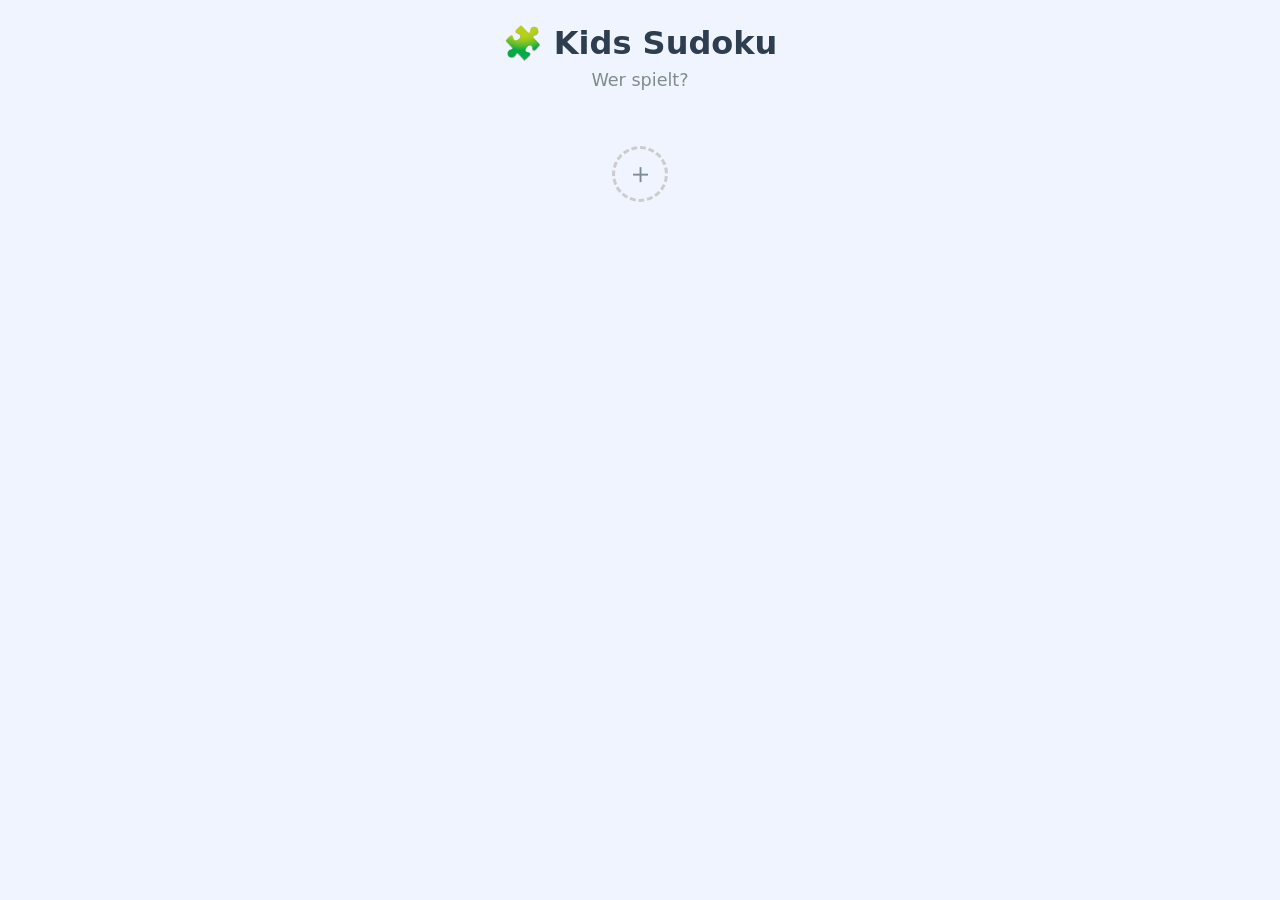
==== index.html @ 9211a7df "feat: initial kids sudoku PWA with 4x4/6x6/9x9, picture and number modes, profiles, offline-first" ====
<!DOCTYPE html>
<html lang="de">
<head>
  <meta charset="UTF-8">
  <meta name="viewport" content="width=device-width, initial-scale=1.0, user-scalable=no">
  <meta name="apple-mobile-web-app-capable" content="yes">
  <meta name="apple-mobile-web-app-status-bar-style" content="default">
  <meta name="theme-color" content="#4a90d9">
  <title>Kids Sudoku</title>
  <link rel="manifest" href="manifest.json">
  <link rel="icon" href="icons/icon-192.png">
  <link rel="apple-touch-icon" href="icons/icon-192.png">
  <link rel="stylesheet" href="style.css">
</head>
<body>
  <!-- Profile Selection Screen -->
  <div id="screen-profiles" class="screen active">
    <h1>🧩 Kids Sudoku</h1>
    <p class="subtitle">Wer spielt?</p>
    <div id="profile-list" class="profile-grid"></div>
    <button id="btn-add-profile" class="btn-round" aria-label="Neues Profil">＋</button>
  </div>

  <!-- Profile Creation Screen -->
  <div id="screen-create-profile" class="screen">
    <h1>Neues Profil</h1>
    <div id="avatar-picker" class="avatar-grid"></div>
    <input type="text" id="profile-name" placeholder="Name" maxlength="12" autocomplete="off">
    <div class="age-pick">
      <button class="age-btn" data-age="young">🧸 Klein (3-5)</button>
      <button class="age-btn" data-age="old">🎒 Groß (6-9)</button>
    </div>
    <button id="btn-save-profile" class="btn-primary" disabled>Los geht's!</button>
    <button id="btn-cancel-profile" class="btn-secondary">Zurück</button>
  </div>

  <!-- Mode Selection Screen -->
  <div id="screen-modes" class="screen">
    <div class="screen-header">
      <button id="btn-back-profiles" class="btn-icon" aria-label="Zurück">←</button>
      <div id="current-profile-badge" class="profile-badge"></div>
    </div>
    <h1 id="greeting"></h1>
    <div class="mode-grid" id="mode-grid"></div>
    <div class="stats-bar" id="stats-bar"></div>
  </div>

  <!-- Game Screen -->
  <div id="screen-game" class="screen">
    <div class="game-header">
      <button id="btn-back-modes" class="btn-icon" aria-label="Zurück">←</button>
      <div id="game-info" class="game-info"></div>
      <button id="btn-hint" class="btn-icon" aria-label="Hinweis">💡</button>
    </div>
    <div id="board-container" class="board-container"></div>
    <div id="input-bar" class="input-bar"></div>
    <div class="game-actions">
      <button id="btn-undo" class="btn-action">↩️ Undo</button>
      <button id="btn-erase" class="btn-action">🧹 Löschen</button>
      <button id="btn-check" class="btn-action">✅ Prüfen</button>
    </div>
  </div>

  <!-- Win Screen -->
  <div id="screen-win" class="screen">
    <div class="win-content">
      <div id="win-animation" class="win-animation"></div>
      <h1>🎉 Super!</h1>
      <div id="win-stars" class="win-stars"></div>
      <p id="win-message"></p>
      <button id="btn-next-puzzle" class="btn-primary">Nächstes Puzzle</button>
      <button id="btn-back-menu" class="btn-secondary">Zum Menü</button>
    </div>
  </div>

  <script src="sudoku.js"></script>
  <script src="app.js"></script>
</body>
</html>
---- style.css ----
/* Kids Sudoku PWA - Style */
*, *::before, *::after { box-sizing: border-box; margin: 0; padding: 0; }

:root {
  --bg: #f0f4ff;
  --card: #ffffff;
  --primary: #4a90d9;
  --primary-light: #e8f0fe;
  --accent: #ff6b6b;
  --success: #51cf66;
  --text: #2c3e50;
  --text-light: #7f8c8d;
  --radius: 16px;
  --shadow: 0 4px 12px rgba(0,0,0,0.08);
  --cell-gap: 3px;
}

html, body {
  height: 100%; width: 100%;
  font-family: -apple-system, 'SF Pro Rounded', 'Nunito', system-ui, sans-serif;
  background: var(--bg);
  color: var(--text);
  overflow: hidden;
  -webkit-tap-highlight-color: transparent;
  user-select: none;
  -webkit-user-select: none;
}

/* Screens */
.screen {
  display: none; flex-direction: column; align-items: center;
  padding: 24px 20px; height: 100%; overflow-y: auto;
}
.screen.active { display: flex; }

h1 { font-size: 2rem; font-weight: 800; margin-bottom: 8px; text-align: center; }
.subtitle { color: var(--text-light); font-size: 1.1rem; margin-bottom: 24px; }

/* Buttons */
.btn-primary {
  background: var(--primary); color: white; border: none; border-radius: var(--radius);
  padding: 16px 40px; font-size: 1.2rem; font-weight: 700; cursor: pointer;
  transition: transform 0.1s, opacity 0.2s;
}
.btn-primary:active { transform: scale(0.96); }
.btn-primary:disabled { opacity: 0.4; cursor: default; }

.btn-secondary {
  background: none; color: var(--text-light); border: 2px solid #ddd; border-radius: var(--radius);
  padding: 12px 32px; font-size: 1rem; font-weight: 600; cursor: pointer; margin-top: 12px;
}

.btn-round {
  width: 56px; height: 56px; border-radius: 50%; border: 3px dashed #ccc;
  background: none; font-size: 1.8rem; color: var(--text-light); cursor: pointer;
  margin-top: 16px; transition: transform 0.15s;
}
.btn-round:active { transform: scale(0.9); }

.btn-icon {
  background: none; border: none; font-size: 1.6rem; cursor: pointer; padding: 8px;
  border-radius: 12px; transition: background 0.15s;
}
.btn-icon:active { background: rgba(0,0,0,0.06); }

/* Profile Grid */
.profile-grid {
  display: grid; grid-template-columns: repeat(auto-fill, minmax(120px, 1fr));
  gap: 16px; width: 100%; max-width: 500px; margin-bottom: 16px;
}
.profile-card {
  background: var(--card); border-radius: var(--radius); padding: 20px 12px;
  text-align: center; box-shadow: var(--shadow); cursor: pointer;
  transition: transform 0.15s; border: 3px solid transparent;
}
.profile-card:active { transform: scale(0.95); }
.profile-card .avatar { font-size: 3rem; display: block; margin-bottom: 8px; }
.profile-card .name { font-weight: 700; font-size: 1rem; }
.profile-card .stars-count { color: var(--text-light); font-size: 0.85rem; margin-top: 4px; }

/* Avatar Picker */
.avatar-grid {
  display: grid; grid-template-columns: repeat(5, 1fr); gap: 12px;
  margin-bottom: 20px;
}
.avatar-option {
  font-size: 2.5rem; width: 60px; height: 60px; border-radius: 50%;
  border: 3px solid transparent; background: var(--card); cursor: pointer;
  display: flex; align-items: center; justify-content: center;
  transition: transform 0.1s, border-color 0.15s; box-shadow: var(--shadow);
}
.avatar-option.selected { border-color: var(--primary); transform: scale(1.1); }

/* Profile Name Input */
#profile-name {
  width: 100%; max-width: 280px; padding: 14px 20px; border: 2px solid #ddd;
  border-radius: var(--radius); font-size: 1.2rem; text-align: center;
  font-weight: 600; margin-bottom: 16px; outline: none;
  transition: border-color 0.2s;
}
#profile-name:focus { border-color: var(--primary); }

/* Age Picker */
.age-pick { display: flex; gap: 12px; margin-bottom: 24px; }
.age-btn {
  padding: 14px 20px; border-radius: var(--radius); border: 2px solid #ddd;
  background: var(--card); font-size: 1.05rem; font-weight: 600; cursor: pointer;
  transition: border-color 0.15s, background 0.15s;
}
.age-btn.selected { border-color: var(--primary); background: var(--primary-light); }

/* Screen Header */
.screen-header {
  display: flex; align-items: center; gap: 12px; width: 100%;
  margin-bottom: 16px;
}
.profile-badge {
  display: flex; align-items: center; gap: 8px;
  background: var(--card); border-radius: 40px; padding: 6px 16px 6px 8px;
  box-shadow: var(--shadow); font-weight: 600;
}
.profile-badge .avatar { font-size: 1.6rem; }

/* Mode Grid */
.mode-grid {
  display: grid; grid-template-columns: repeat(auto-fill, minmax(140px, 1fr));
  gap: 16px; width: 100%; max-width: 500px; margin-top: 20px;
}
.mode-card {
  background: var(--card); border-radius: var(--radius); padding: 24px 16px;
  text-align: center; box-shadow: var(--shadow); cursor: pointer;
  transition: transform 0.15s;
}
.mode-card:active { transform: scale(0.95); }
.mode-card .mode-icon { font-size: 2.4rem; display: block; margin-bottom: 8px; }
.mode-card .mode-label { font-weight: 700; font-size: 1rem; }
.mode-card .mode-desc { color: var(--text-light); font-size: 0.8rem; margin-top: 4px; }
.mode-card.locked { opacity: 0.4; pointer-events: none; }
.mode-card.locked::after { content: '🔒'; position: absolute; top: 8px; right: 8px; }

/* Stats Bar */
.stats-bar {
  display: flex; gap: 20px; margin-top: 24px; color: var(--text-light);
  font-size: 0.95rem; font-weight: 600;
}

/* Game Header */
.game-header {
  display: flex; align-items: center; justify-content: space-between;
  width: 100%; margin-bottom: 12px;
}
.game-info { font-weight: 700; font-size: 1.1rem; }

/* Board */
.board-container {
  display: grid; gap: var(--cell-gap);
  background: var(--text); border-radius: 12px; padding: var(--cell-gap);
  box-shadow: var(--shadow); max-width: 400px; width: 100%;
  aspect-ratio: 1;
}
.board-container.size-4 { grid-template-columns: repeat(4, 1fr); }
.board-container.size-6 { grid-template-columns: repeat(6, 1fr); }
.board-container.size-9 { grid-template-columns: repeat(9, 1fr); }

.cell {
  background: var(--card); display: flex; align-items: center; justify-content: center;
  font-size: 1.8rem; font-weight: 800; cursor: pointer;
  transition: background 0.15s, transform 0.1s;
  aspect-ratio: 1; border-radius: 4px;
  position: relative;
}
.cell.given { color: var(--text); cursor: default; }
.cell.user { color: var(--primary); }
.cell.selected { background: var(--primary-light); transform: scale(1.05); z-index: 1; }
.cell.highlight { background: #f0f0f0; }
.cell.conflict { background: #ffe0e0; }
.cell.hint-glow {
  animation: hintPulse 0.6s ease-in-out;
}

/* Block separators */
.board-container.size-4 .cell:nth-child(2n) { border-right: none; }
.board-container.size-6 .cell:nth-child(3n) { border-right: none; }
.board-container.size-9 .cell:nth-child(3n) { border-right: none; }

/* Thicker block borders via margin trick */
.board-container.size-4 .cell:nth-child(n+3):nth-child(-n+4) { margin-top: 1px; }
.board-container.size-4 .cell:nth-child(n+9):nth-child(-n+12) { margin-top: 2px; }
.board-container.size-6 .cell:nth-child(n+7):nth-child(-n+12) { margin-top: 1px; }
.board-container.size-6 .cell:nth-child(n+19):nth-child(-n+24) { margin-top: 1px; }
.board-container.size-9 .cell:nth-child(n+28):nth-child(-n+54) { margin-top: 1px; }

/* Input Bar */
.input-bar {
  display: flex; gap: 8px; margin-top: 16px; flex-wrap: wrap;
  justify-content: center; max-width: 400px;
}
.input-btn {
  width: 52px; height: 52px; border-radius: 14px; border: 2px solid #ddd;
  background: var(--card); font-size: 1.4rem; font-weight: 800;
  cursor: pointer; display: flex; align-items: center; justify-content: center;
  transition: transform 0.1s, border-color 0.15s, background 0.15s;
  box-shadow: 0 2px 6px rgba(0,0,0,0.06);
}
.input-btn:active { transform: scale(0.9); }
.input-btn.selected { border-color: var(--primary); background: var(--primary-light); }
.input-btn.completed { opacity: 0.3; pointer-events: none; }

/* Game Actions */
.game-actions {
  display: flex; gap: 12px; margin-top: 16px;
}
.btn-action {
  padding: 10px 16px; border-radius: 12px; border: 2px solid #eee;
  background: var(--card); font-size: 0.9rem; font-weight: 600;
  cursor: pointer; transition: transform 0.1s;
}
.btn-action:active { transform: scale(0.95); }

/* Win Screen */
.win-content {
  display: flex; flex-direction: column; align-items: center;
  justify-content: center; height: 100%; gap: 16px;
}
.win-stars { font-size: 3rem; letter-spacing: 8px; }
.win-animation {
  font-size: 4rem; animation: bounce 0.6s ease infinite alternate;
}

/* Animations */
@keyframes bounce {
  from { transform: translateY(0); }
  to { transform: translateY(-12px); }
}
@keyframes hintPulse {
  0%, 100% { background: var(--card); }
  50% { background: #fff3bf; }
}
@keyframes confetti {
  0% { transform: translateY(0) rotate(0deg); opacity: 1; }
  100% { transform: translateY(-200px) rotate(720deg); opacity: 0; }
}
@keyframes shake {
  0%, 100% { transform: translateX(0); }
  25% { transform: translateX(-4px); }
  75% { transform: translateX(4px); }
}
.cell.shake { animation: shake 0.3s ease; }

/* Responsive */
@media (max-width: 400px) {
  .cell { font-size: 1.4rem; }
  .input-btn { width: 44px; height: 44px; font-size: 1.2rem; }
  h1 { font-size: 1.6rem; }
}
@media (min-width: 768px) {
  .board-container { max-width: 460px; }
}
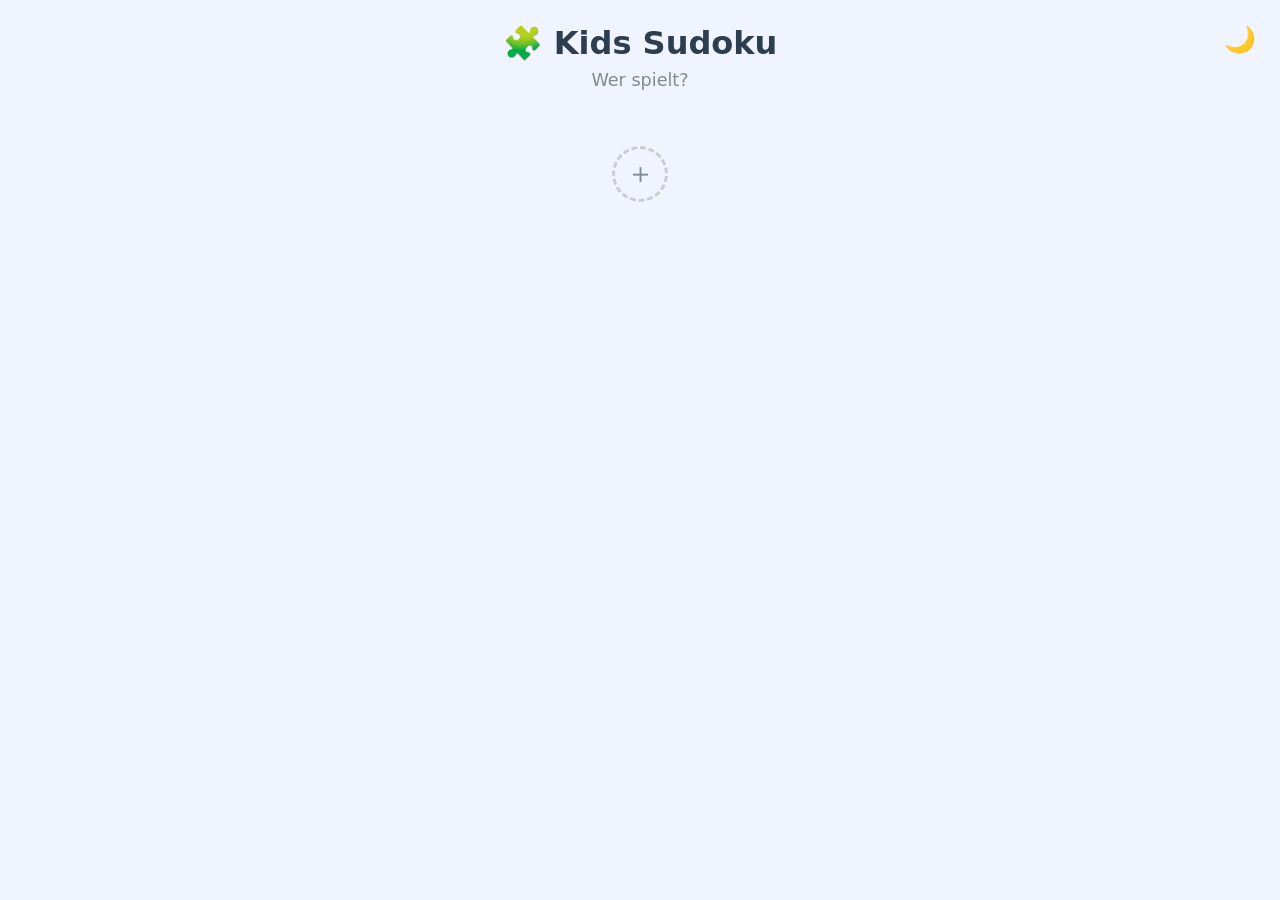
==== commit 650ffc1e: "feat: complete backlog - new symbol sets, daily puzzle, pencil marks, dark mode, landscape, varied w" ====
--- a/index.html
+++ b/index.html
@@ -16,6 +16,7 @@
   <!-- Profile Selection Screen -->
   <div id="screen-profiles" class="screen active">
     <h1>🧩 Kids Sudoku</h1>
+    <button id="btn-dark" class="btn-icon dark-toggle" aria-label="Dark Mode">🌙</button>
     <p class="subtitle">Wer spielt?</p>
     <div id="profile-list" class="profile-grid"></div>
     <button id="btn-add-profile" class="btn-round" aria-label="Neues Profil">＋</button>
@@ -50,23 +51,28 @@
     <div class="game-header">
       <button id="btn-back-modes" class="btn-icon" aria-label="Zurück">←</button>
       <div id="game-info" class="game-info"></div>
+      <div id="game-timer" class="game-timer">⏱ 0:00</div>
       <button id="btn-hint" class="btn-icon" aria-label="Hinweis">💡</button>
+      <button id="btn-sound" class="btn-icon" aria-label="Sound">🔊</button>
     </div>
     <div id="board-container" class="board-container"></div>
     <div id="input-bar" class="input-bar"></div>
     <div class="game-actions">
       <button id="btn-undo" class="btn-action">↩️ Undo</button>
       <button id="btn-erase" class="btn-action">🧹 Löschen</button>
+      <button id="btn-pencil" class="btn-action" style="display:none">✏️ Notizen</button>
       <button id="btn-check" class="btn-action">✅ Prüfen</button>
     </div>
   </div>
 
   <!-- Win Screen -->
   <div id="screen-win" class="screen">
+    <canvas id="confetti-canvas" class="confetti-canvas"></canvas>
     <div class="win-content">
       <div id="win-animation" class="win-animation"></div>
       <h1>🎉 Super!</h1>
       <div id="win-stars" class="win-stars"></div>
+      <p id="win-time" class="win-time"></p>
       <p id="win-message"></p>
       <button id="btn-next-puzzle" class="btn-primary">Nächstes Puzzle</button>
       <button id="btn-back-menu" class="btn-secondary">Zum Menü</button>
@@ -74,6 +80,7 @@
   </div>
 
   <script src="sudoku.js"></script>
+  <script src="sounds.js"></script>
   <script src="app.js"></script>
 </body>
 </html>
--- a/style.css
+++ b/style.css
@@ -150,6 +150,10 @@
   width: 100%; margin-bottom: 12px;
 }
 .game-info { font-weight: 700; font-size: 1.1rem; }
+.game-timer {
+  font-weight: 700; font-size: 1.1rem; color: var(--text-light);
+  font-variant-numeric: tabular-nums;
+}
 
 /* Board */
 .board-container {
@@ -178,17 +182,7 @@
   animation: hintPulse 0.6s ease-in-out;
 }
 
-/* Block separators */
-.board-container.size-4 .cell:nth-child(2n) { border-right: none; }
-.board-container.size-6 .cell:nth-child(3n) { border-right: none; }
-.board-container.size-9 .cell:nth-child(3n) { border-right: none; }
-
-/* Thicker block borders via margin trick */
-.board-container.size-4 .cell:nth-child(n+3):nth-child(-n+4) { margin-top: 1px; }
-.board-container.size-4 .cell:nth-child(n+9):nth-child(-n+12) { margin-top: 2px; }
-.board-container.size-6 .cell:nth-child(n+7):nth-child(-n+12) { margin-top: 1px; }
-.board-container.size-6 .cell:nth-child(n+19):nth-child(-n+24) { margin-top: 1px; }
-.board-container.size-9 .cell:nth-child(n+28):nth-child(-n+54) { margin-top: 1px; }
+/* Block separators handled in JS via margin */
 
 /* Input Bar */
 .input-bar {
@@ -221,8 +215,14 @@
 .win-content {
   display: flex; flex-direction: column; align-items: center;
   justify-content: center; height: 100%; gap: 16px;
+  position: relative; z-index: 1;
+}
+.confetti-canvas {
+  position: absolute; top: 0; left: 0; width: 100%; height: 100%;
+  pointer-events: none; z-index: 0;
 }
 .win-stars { font-size: 3rem; letter-spacing: 8px; }
+.win-time { font-size: 1.2rem; color: var(--text-light); font-weight: 600; }
 .win-animation {
   font-size: 4rem; animation: bounce 0.6s ease infinite alternate;
 }
@@ -256,3 +256,82 @@
 @media (min-width: 768px) {
   .board-container { max-width: 460px; }
 }
+
+/* iPad landscape: side-by-side board + controls */
+@media (min-width: 768px) and (orientation: landscape) {
+  #screen-game {
+    flex-direction: row; flex-wrap: wrap; justify-content: center;
+    gap: 24px; padding: 16px 32px;
+  }
+  .game-header { width: 100%; }
+  .board-container { max-width: 50vh; flex-shrink: 0; }
+  .game-sidebar {
+    display: flex; flex-direction: column; align-items: center;
+    gap: 16px; flex: 1; max-width: 200px;
+  }
+  .input-bar { flex-direction: column; max-width: none; }
+  .input-btn { width: 48px; height: 48px; }
+  .game-actions { flex-direction: column; }
+}
+
+/* Pencil marks */
+.pencil-marks {
+  display: grid; width: 100%; height: 100%; padding: 1px;
+  font-size: 0.55rem; font-weight: 600; color: var(--text-light);
+  line-height: 1;
+}
+.board-container.size-4 .pencil-marks { grid-template-columns: repeat(2, 1fr); grid-template-rows: repeat(2, 1fr); }
+.board-container.size-6 .pencil-marks { grid-template-columns: repeat(3, 1fr); grid-template-rows: repeat(2, 1fr); font-size: 0.45rem; }
+.board-container.size-9 .pencil-marks { grid-template-columns: repeat(3, 1fr); grid-template-rows: repeat(3, 1fr); font-size: 0.4rem; }
+.pencil-marks span {
+  display: flex; align-items: center; justify-content: center;
+}
+
+/* Active pencil mode button */
+.btn-action.active {
+  border-color: var(--primary); background: var(--primary-light);
+  color: var(--primary);
+}
+
+/* Daily puzzle highlight */
+.mode-card.daily-highlight {
+  border: 3px solid var(--accent);
+  animation: dailyPulse 2s ease-in-out infinite;
+}
+@keyframes dailyPulse {
+  0%, 100% { box-shadow: 0 4px 12px rgba(0,0,0,0.08); }
+  50% { box-shadow: 0 4px 20px rgba(255,107,107,0.3); }
+}
+
+/* Dark mode toggle */
+.dark-toggle {
+  position: absolute; top: 16px; right: 16px;
+}
+#screen-profiles { position: relative; }
+
+/* Dark mode */
+html.dark {
+  --bg: #1a1b2e;
+  --card: #252640;
+  --primary: #6ea8fe;
+  --primary-light: #2a2d50;
+  --text: #e4e6f0;
+  --text-light: #8b8da0;
+  --shadow: 0 4px 12px rgba(0,0,0,0.3);
+}
+html.dark body { background: var(--bg); color: var(--text); }
+html.dark .cell { background: var(--card); }
+html.dark .cell.highlight { background: #2a2d50; }
+html.dark .cell.selected { background: var(--primary-light); }
+html.dark .cell.conflict { background: #4a2020; }
+html.dark .board-container { background: #555; }
+html.dark .profile-card,
+html.dark .mode-card,
+html.dark .avatar-option,
+html.dark .btn-action,
+html.dark .input-btn { background: var(--card); border-color: #3a3b55; }
+html.dark #profile-name { background: var(--card); color: var(--text); border-color: #3a3b55; }
+html.dark .age-btn { background: var(--card); border-color: #3a3b55; color: var(--text); }
+html.dark .btn-secondary { color: var(--text-light); border-color: #3a3b55; }
+html.dark .btn-primary { background: var(--primary); }
+html.dark meta[name="theme-color"] { content: '#1a1b2e'; }
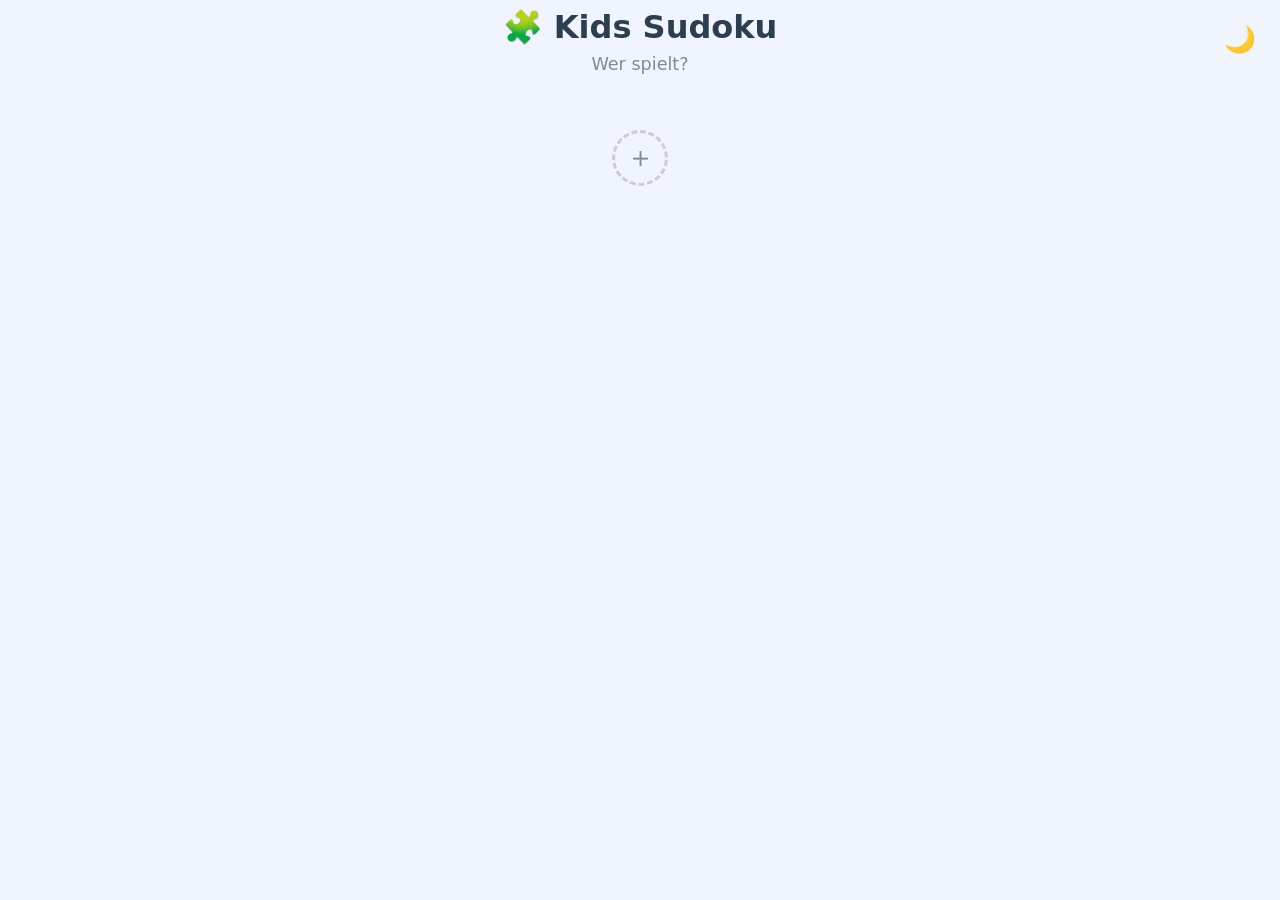
==== commit ff21a9c6: "fix: native app feel - no zoom, JS-based board sizing from innerHeight - viewport meta: maximum-scal" ====
--- a/index.html
+++ b/index.html
@@ -2,7 +2,7 @@
 <html lang="de">
 <head>
   <meta charset="UTF-8">
-  <meta name="viewport" content="width=device-width, initial-scale=1.0, user-scalable=no">
+  <meta name="viewport" content="width=device-width, initial-scale=1.0, maximum-scale=1.0, user-scalable=no, viewport-fit=cover">
   <meta name="apple-mobile-web-app-capable" content="yes">
   <meta name="apple-mobile-web-app-status-bar-style" content="default">
   <meta name="theme-color" content="#4a90d9">
--- a/style.css
+++ b/style.css
@@ -24,6 +24,14 @@
   -webkit-tap-highlight-color: transparent;
   user-select: none;
   -webkit-user-select: none;
+  touch-action: manipulation; /* prevent double-tap zoom */
+  -webkit-text-size-adjust: 100%; /* prevent text size inflation */
+  overscroll-behavior: none; /* prevent pull-to-refresh / bounce */
+}
+
+/* Prevent zoom on all interactive elements */
+button, input, .cell, .input-btn, .btn-action, .mode-card, .profile-card, .avatar-option {
+  touch-action: manipulation;
 }
 
 /* Screens */
@@ -159,8 +167,10 @@
 .board-container {
   display: grid; gap: var(--cell-gap);
   background: var(--text); border-radius: 12px; padding: var(--cell-gap);
-  box-shadow: var(--shadow); max-width: 400px; width: 100%;
+  box-shadow: var(--shadow);
+  max-width: 400px; width: 100%;
   aspect-ratio: 1;
+  flex-shrink: 1;
 }
 .board-container.size-4 { grid-template-columns: repeat(4, 1fr); }
 .board-container.size-6 { grid-template-columns: repeat(6, 1fr); }
@@ -247,14 +257,92 @@
 }
 .cell.shake { animation: shake 0.3s ease; }
 
-/* Responsive */
-@media (max-width: 400px) {
+/* Responsive - iPhone optimization */
+
+/* Game screen: flex column, everything visible without scrolling */
+#screen-game {
+  padding: 8px 12px; padding-bottom: env(safe-area-inset-bottom, 8px);
+  justify-content: flex-start; overflow: hidden;
+  height: 100dvh;
+}
+@supports not (height: 100dvh) {
+  #screen-game { height: 100vh; }
+}
+
+/* Board: CSS fallback; JS overrides with exact window.innerHeight calculation */
+.board-container {
+  width: min(100%, calc(100dvh - 240px));
+  max-width: 400px;
+  flex-shrink: 1; flex-grow: 0;
+}
+@supports not (width: 1dvh) {
+  .board-container { width: min(100%, calc(100vh - 260px)); }
+}
+
+/* Compact game header */
+.game-header {
+  gap: 4px; flex-wrap: nowrap; flex-shrink: 0;
+  margin-bottom: 4px;
+}
+.game-header .btn-icon { padding: 4px; font-size: 1.3rem; }
+.game-info { font-size: 0.95rem; white-space: nowrap; }
+.game-timer { font-size: 0.95rem; white-space: nowrap; }
+
+/* Compact controls below board */
+.input-bar { margin-top: 6px; gap: 5px; flex-shrink: 0; }
+.game-actions { margin-top: 4px; gap: 6px; flex-wrap: wrap; justify-content: center; flex-shrink: 0; }
+
+/* Phone-sized screens */
+@media (max-width: 430px) {
   .cell { font-size: 1.4rem; }
-  .input-btn { width: 44px; height: 44px; font-size: 1.2rem; }
-  h1 { font-size: 1.6rem; }
-}
+  .input-btn { width: 42px; height: 42px; font-size: 1.15rem; border-radius: 10px; }
+  .btn-action { padding: 7px 10px; font-size: 0.8rem; }
+}
+
+/* Small phones (iPhone SE / mini, < 390px) */
+@media (max-width: 389px) {
+  #screen-game { padding: 4px 6px; }
+  .cell { font-size: 1.1rem; }
+  .input-btn { width: 36px; height: 36px; font-size: 1rem; }
+  h1 { font-size: 1.4rem; }
+  .btn-action { padding: 5px 8px; font-size: 0.75rem; }
+  .game-header .btn-icon { font-size: 1rem; padding: 2px; }
+  .game-info { font-size: 0.85rem; }
+  .game-timer { font-size: 0.85rem; }
+  .mode-card { padding: 14px 8px; }
+  .mode-card .mode-icon { font-size: 1.8rem; }
+  .profile-card .avatar { font-size: 2.2rem; }
+  .input-bar { gap: 3px; margin-top: 4px; }
+  .game-actions { gap: 4px; margin-top: 3px; }
+}
+
+/* Very short viewports (landscape phone) */
+@media (max-height: 600px) {
+  .board-container { width: min(100%, calc(100dvh - 160px)); }
+  .cell { font-size: 1rem; }
+  .input-btn { width: 32px; height: 32px; font-size: 0.9rem; }
+  .btn-action { padding: 4px 8px; font-size: 0.7rem; }
+}
+
+/* 9x9 specific: tighter grid on phones */
+.board-container.size-9 { --cell-gap: 2px; }
+.board-container.size-9 .cell { font-size: 1.1rem; border-radius: 2px; }
+@media (max-width: 430px) {
+  .board-container.size-9 .cell { font-size: 0.95rem; }
+  .board-container.size-9 .pencil-marks { font-size: 0.32rem; }
+}
+
+/* Safe area insets for notched iPhones */
+@supports (padding: env(safe-area-inset-top)) {
+  .screen { padding-top: max(8px, env(safe-area-inset-top)); }
+}
+
+/* iPad and larger */
 @media (min-width: 768px) {
   .board-container { max-width: 460px; }
+  .cell { font-size: 2rem; }
+  .input-btn { width: 56px; height: 56px; font-size: 1.5rem; }
+  #screen-game { padding: 16px 24px; }
 }
 
 /* iPad landscape: side-by-side board + controls */
